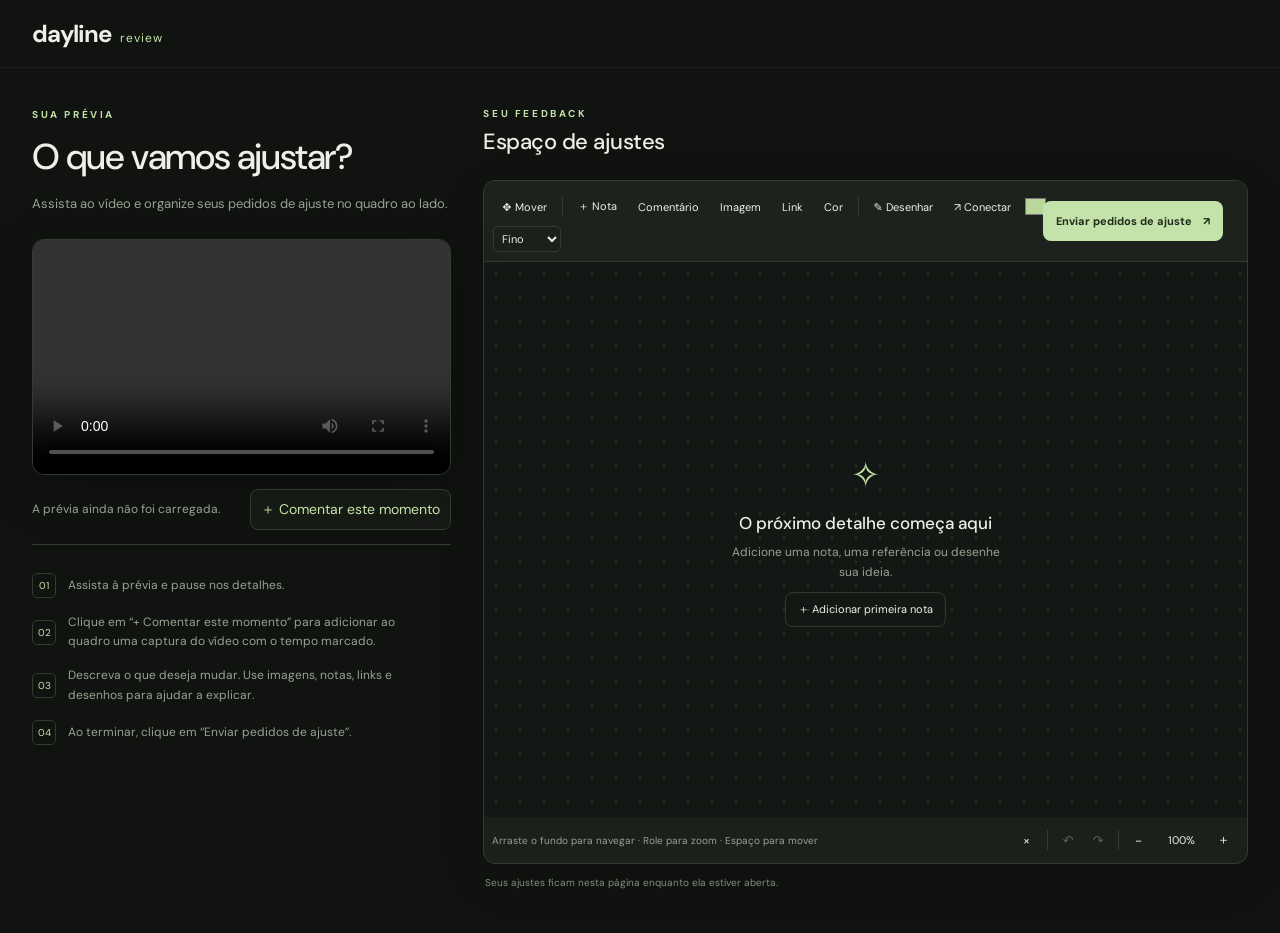
==== index.html @ 7084107d "Add files via upload" ====
<!doctype html>
<html lang="pt-BR">
<head>
  <meta charset="utf-8"><meta name="viewport" content="width=device-width, initial-scale=1">
  <title>Dayline Review</title><link rel="stylesheet" href="review.css">
</head>
<body>
  <header class="site-header"><a href="./" class="brand">dayline<span>review</span></a></header>
  <main>
    <section class="preview"><p class="eyebrow">SUA PRÉVIA</p><h1>O que vamos ajustar?</h1><p>Assista ao vídeo e organize seus pedidos de ajuste no quadro ao lado.</p><video crossorigin="anonymous" src="seu-video.mp4" controls playsinline preload="metadata" aria-label="Prévia do projeto"></video><div class="video-context"><p id="video-status">Pause no trecho que deseja comentar.</p><button id="timestamp">＋ Comentar este momento</button></div><div class="review-help"><span>01</span><p>Assista à prévia e pause nos detalhes.</p>
      <span>02</span><p>Clique em “+ Comentar este momento” para adicionar ao quadro uma captura do vídeo com o tempo marcado.</p>
      <span>03</span><p>Descreva o que deseja mudar. Use imagens, notas, links e desenhos para ajudar a explicar.</p>
      <span>04</span><p>Ao terminar, clique em “Enviar pedidos de ajuste”.</p></div></section>
    
      <section class="review-section" aria-labelledby="board-title">
      <div class="section-heading"><div><p class="eyebrow">SEU FEEDBACK</p><h2 id="board-title">Espaço de ajustes</h2></div></div>
      <div class="board-shell">
        <div class="toolbar" role="toolbar" aria-label="Ferramentas do quadro">
          <div class="toolbar-tools"><button data-tool="pan" aria-pressed="false" title="Mover o quadro (H)">✥ <span>Mover</span></button><i></i>
          <button data-add="note">＋ Nota</button><button data-add="comment">Comentário</button><button id="image-add">Imagem</button><button data-add="link">Link</button><button data-add="color">Cor</button><i></i>
          <button data-tool="draw" aria-pressed="false">✎ Desenhar</button><button data-tool="line" aria-pressed="false">↗ Conectar</button>
          <label class="ink-label" title="Cor do desenho e das conexões"><input id="ink" type="color" value="#b9d69b" aria-label="Cor do desenho e das conexões"></label><select id="stroke" aria-label="Espessura do traço"><option value="2">Fino</option><option value="4">Médio</option><option value="7">Grosso</option></select>
          </div><button id="send" class="primary">Enviar pedidos de ajuste <span aria-hidden="true">↗</span></button>
        </div>
        <div id="text-tools" class="text-tools" role="toolbar" aria-label="Personalizar cartão" hidden>
          <select id="text-target" aria-label="Texto a formatar"><option value="text">Texto</option></select>
          <label class="font-control"><span>Fonte</span><input id="text-font" list="font-options" placeholder="Padrão do site" aria-label="Buscar ou informar fonte"><datalist id="font-options"><option value="Arial"><option value="Georgia"><option value="Verdana"><option value="Tahoma"><option value="Trebuchet MS"><option value="Times New Roman"><option value="Courier New"><option value="Segoe UI"><option value="DM Sans"></datalist></label>
          <label>Tamanho<input id="text-size" type="number" min="8" max="72" step="1" value="14" aria-label="Tamanho do texto"></label>
          <button id="text-bold" aria-label="Negrito" aria-pressed="false"><b>B</b></button>
          <button id="text-italic" aria-label="Itálico" aria-pressed="false"><i>I</i></button>
          <button id="text-underline" aria-label="Sublinhado" aria-pressed="false"><u>U</u></button>
          <select id="text-align" aria-label="Alinhamento"><option value="left">Esquerda</option><option value="center">Centro</option><option value="right">Direita</option></select>
          <label>Texto<input id="text-color" type="color" value="#edf0e8" aria-label="Cor do texto"></label>
          <label>Fundo<input id="card-color" type="color" value="#252d23" aria-label="Cor do cartão"></label>
        </div>

        <div id="board" tabindex="0" aria-label="Quadro infinito de pedidos de ajuste"><div id="world"><svg id="lines" aria-label="Desenhos e conexões"></svg><div id="cards"></div></div><div id="empty"><span>✧</span><h3>O próximo detalhe começa aqui</h3><p>Adicione uma nota, uma referência ou desenhe sua ideia.</p><button data-add="note">＋ Adicionar primeira nota</button></div></div>
        <div class="board-footer"><span id="hint">Arraste o fundo para navegar · Role para zoom · Espaço para mover</span><div><button id="delete-selected" title="Excluir seleção (Delete)" aria-label="Excluir seleção">×</button><i></i><button id="undo" title="Desfazer (Ctrl+Z)" aria-label="Desfazer">↶</button><button id="redo" title="Refazer (Ctrl+Shift+Z)" aria-label="Refazer">↷</button><i></i><button id="zoom-out" aria-label="Diminuir zoom">−</button><button id="zoom-reset" title="Enquadrar todos os elementos" aria-label="Enquadrar todos os elementos">100%</button><button id="zoom-in" aria-label="Aumentar zoom">＋</button></div></div>
      </div><p class="session-note">Seus ajustes ficam nesta página enquanto ela estiver aberta.</p>
    </section>
  </main>
  <input id="image-file" type="file" accept="image/png,image/jpeg,image/webp,image/gif" hidden>
  <dialog id="link-dialog"><form id="link-form"><h2>Adicionar referência</h2><label>Endereço do link<input id="link-url" type="url" required placeholder="https://" autofocus></label><div class="dialog-actions"><button type="button" data-close>Cancelar</button><button class="primary">Adicionar link</button></div></form></dialog>
  <dialog id="send-dialog"><h2>Seus pedidos estão no quadro</h2><p id="send-message"></p><div class="dialog-actions"><button data-close>Voltar ao quadro</button></div></dialog>
  <div id="notice" role="status" aria-live="polite"></div>
  <script src="review.js" defer></script>
  <script type="module" src="feedback/site.js"></script>
</body></html>
---- review.css ----
@import url('https://fonts.googleapis.com/css2?family=DM+Sans:wght@400;500;600;700&display=swap');
:root{color-scheme:dark;--bg:#101310;--surface:#1b201b;--line:#333c32;--text:#edf0e8;--muted:#97a391;--accent:#c4e3aa;font-family:'DM Sans',system-ui,sans-serif;color:var(--text);background:var(--bg)}*{box-sizing:border-box}body{margin:0}button,input,select,textarea{font:inherit}button{cursor:pointer;border:1px solid var(--line);background:transparent;color:var(--text);border-radius:8px;padding:9px 12px}button:hover{background:#ffffff0b;border-color:#687960}button:disabled{opacity:.3;cursor:default}button:focus-visible,a:focus-visible,input:focus-visible,select:focus-visible{outline:2px solid var(--accent);outline-offset:3px}.site-header{height:82px;border-bottom:1px solid #ffffff0b;display:flex;justify-content:space-between;align-items:center;padding:0 6%;font-size:12px;color:var(--muted)}.brand{color:var(--text);font-size:24px;letter-spacing:-1px;text-decoration:none;font-weight:700}.brand span{font-size:12px;color:var(--accent);margin-left:9px;letter-spacing:1px;font-weight:400}main{max-width:1360px;margin:auto;padding:50px 5% 30px}.preview{max-width:900px;margin:auto;text-align:center}.eyebrow{font-size:10px;letter-spacing:2.6px;font-weight:700;color:var(--accent);margin:0 0 12px}h1{font-size:clamp(30px,4vw,44px);letter-spacing:-1.4px;font-weight:500;margin:0 0 12px}.preview>p:not(.eyebrow){font-size:14px;color:var(--muted);margin-bottom:26px}video{width:100%;aspect-ratio:16/9;background:#080a08;border:1px solid var(--line);border-radius:14px;display:block}.review-section{margin-top:52px}.section-heading{display:flex;align-items:center;justify-content:space-between;gap:20px;margin-bottom:22px}h2{font-size:23px;font-weight:500;letter-spacing:-.5px;margin:0}.primary{background:var(--accent);color:#202b19;border-color:var(--accent);font-size:12px;font-weight:700;padding:13px 17px}.primary:hover{background:#d4efbf}.primary span{margin-left:18px}.board-shell{border:1px solid var(--line);border-radius:12px;overflow:hidden;background:var(--surface)}.toolbar{display:flex;align-items:center;gap:5px;padding:10px;flex-wrap:wrap;border-bottom:1px solid var(--line)}.toolbar button{font-size:11px;border-color:transparent;padding:9px}.toolbar button[aria-pressed=true]{background:#c4e3aa1a;color:var(--accent);border-color:#c4e3aa35}i{display:inline-block;height:20px;width:1px;background:var(--line);margin:0 5px}.ink-label{display:flex}.ink-label input{width:25px;height:25px;padding:0;border:0;background:none}select{background:var(--surface);border:1px solid var(--line);border-radius:5px;color:var(--text);padding:4px;font-size:11px}#board{position:relative;height:560px;overflow:hidden;touch-action:none;outline:none;background-color:#141814;background-image:radial-gradient(#65705c55 1px,transparent 1px);background-size:24px 24px;cursor:grab}#board[data-tool=draw],#board[data-tool=line]{cursor:crosshair}#world{position:absolute;left:0;top:0;transform-origin:0 0;width:0;height:0}#lines{position:absolute;width:1px;height:1px;overflow:visible;pointer-events:none}#lines path{fill:none;stroke-linecap:round;stroke-linejoin:round;pointer-events:stroke;cursor:pointer}#lines path.selected{filter:drop-shadow(0 0 4px #fff)}.card{position:absolute;background:#252d23;border:1px solid #505c48;border-radius:9px;min-width:170px;min-height:120px;overflow:hidden;box-shadow:0 9px 22px #0002;cursor:default}.card.selected{outline:2px solid var(--accent);outline-offset:2px}.card-head{display:flex;align-items:center;justify-content:space-between;height:35px;padding:5px 10px;background:#0002;cursor:move;gap:8px}.card-head span{font-size:10px;letter-spacing:1px;text-transform:uppercase;color:#d7dfd0}.card-head button{padding:0 4px;border:0;font-size:17px}.card textarea{display:block;width:100%;height:calc(100% - 35px);background:none;border:0;resize:none;padding:14px;color:var(--text);outline:none;line-height:1.6;font-size:14px}.card.comment{background:#25302c}.card img{width:100%;height:calc(100% - 35px);object-fit:contain;display:block;pointer-events:none}.card a{display:block;padding:17px;color:#c7dcff;overflow-wrap:anywhere;font-size:14px;line-height:1.6}.card.color .swatch{height:calc(100% - 75px);width:100%;border:0;padding:0;display:block;cursor:pointer}.color-code{display:block;text-align:center;padding:10px;font-size:12px}.resize{position:absolute;bottom:0;right:0;width:18px;height:18px;cursor:nwse-resize;background:linear-gradient(135deg,transparent 55%,#b9d69b 56%,#b9d69b 62%,transparent 63%);border:0;padding:0;border-radius:0}.board-footer{display:flex;align-items:center;justify-content:space-between;padding:8px 12px;font-size:10px;color:var(--muted);gap:10px}.board-footer>div{display:flex;align-items:center}.board-footer button{border:0;padding:6px 8px;min-width:30px;font-size:13px}#zoom-reset{font-size:11px;min-width:55px}.session-note{font-size:11px;color:var(--muted);text-align:right}#empty{position:absolute;top:50%;left:50%;transform:translate(-50%,-50%);text-align:center;pointer-events:none;width:85%;color:var(--muted)}#empty>span{font-size:42px;color:var(--accent)}#empty h3{color:var(--text);font-weight:500;font-size:18px}#empty p{font-size:12px}#empty button{pointer-events:auto;font-size:11px;margin-top:10px}#empty[hidden]{display:none}dialog{width:min(430px,90vw);background:var(--surface);color:var(--text);border:1px solid var(--line);border-radius:15px;padding:25px}dialog::backdrop{background:#0008;backdrop-filter:blur(4px)}dialog p{font-size:14px;color:var(--muted);line-height:1.6}dialog label{display:block;margin-top:24px;font-size:12px}dialog input{display:block;width:100%;margin-top:8px;padding:10px;background:var(--bg);color:var(--text);border:1px solid var(--line);border-radius:7px}.dialog-actions{display:flex;justify-content:flex-end;gap:8px;margin-top:24px}#notice{position:fixed;bottom:24px;left:50%;transform:translateX(-50%);padding:12px 20px;background:#303c29;border-radius:9px;font-size:13px;z-index:10}#notice:empty{display:none}@media(max-width:700px){main{padding:30px 16px}.site-header{padding:0 20px;height:65px}.site-header>span{display:none}.section-heading{align-items:flex-start;flex-direction:column}.section-heading .primary{width:100%}#board{height:480px}.board-footer>span{display:none}.board-footer{justify-content:flex-end}.toolbar button{padding:8px}.review-section{margin-top:35px}}

/* Review workspace: video and instructions on the left, editing on the right. */
.site-header {height:68px;padding:0 32px;}
main {max-width:1920px;padding:32px;margin:0 auto;display:grid;grid-template-columns:minmax(280px,.85fr) minmax(540px,1.55fr);gap:32px;align-items:start;}
.preview {min-width:0;width:100%;max-width:none;margin:0;text-align:left;position:sticky;top:24px;padding-top:8px;}
h1 {font-size:clamp(36px,2.7vw,40px);letter-spacing:-1.2px;}
.preview>p:not(.eyebrow) {max-width:420px;font-size:13px;line-height:1.7;margin-bottom:24px;}
video {border-radius:12px;box-shadow:0 16px 60px #0003;}
.video-context {display:flex;align-items:center;justify-content:space-between;flex-wrap:wrap;gap:8px;padding:14px 0;border-bottom:1px solid var(--line);}
.video-context p {font-size:12px;line-height:1.6;color:var(--muted);margin:0;}
.video-context button {font-size:14px;color:var(--accent);background:#c4e3aa0a;padding:10px;}
.review-help {display:grid;grid-template-columns:24px 1fr;gap:15px 12px;margin-top:28px;max-width:400px;align-items:center;}
.review-help span {font-size:10px;color:var(--accent);border:1px solid var(--line);padding:5px 3px;border-radius:5px;text-align:center;}
.review-help p {font-size:12px;line-height:1.6;color:var(--muted);margin:0;}
.review-section {margin:0;min-width:0;}
.section-heading {min-height:62px;gap:12px;margin-bottom:18px;}
.section-heading h2 {font-size:22px;}
.section-heading .eyebrow {margin-bottom:7px;}
.section-heading .primary {white-space:nowrap;padding:12px;font-size:11px;}
.primary span {margin-left:8px;}
.board-shell {display:flex;flex-direction:column;height:clamp(520px,calc(100dvh - 216px),950px);min-height:0;box-shadow:0 14px 50px #0002;}
.toolbar {gap:3px;padding:9px;flex:none;background:#1d231c;}
.toolbar button {padding:8px;font-size:11px;}
.toolbar button[aria-pressed=true] {background:#c4e3aa18;border-color:#c4e3aa38;}
.toolbar i {margin:0 3px;}
#board {height:auto;flex:1;min-height:280px;isolation:isolate;overscroll-behavior:contain;cursor:default;}
#board:focus-visible {box-shadow:inset 0 0 0 1px #c4e3aa4d;}
#board[data-tool=pan] {cursor:grab;}
#board.is-dragging,#board.is-dragging * {cursor:grabbing!important;user-select:none;}
#board[data-tool=draw].is-dragging,#board[data-tool=draw].is-dragging * {cursor:crosshair!important;}
#board[data-tool=draw] .card textarea,#board[data-tool=line] .card textarea {pointer-events:none;}
#world {will-change:transform;}
#lines {z-index:0;}
#cards {position:absolute;left:0;top:0;z-index:1;}
.card {user-select:none;box-shadow:0 8px 24px #0004;}
.card-head {height:38px;touch-action:none;padding:5px 10px;}
.card-head button {width:26px;height:26px;border-radius:5px;font-size:17px;flex:none;}
.card textarea {height:calc(100% - 38px);user-select:text;touch-action:pan-y;scrollbar-width:thin;scrollbar-color:#53644b transparent;}
.card img {height:calc(100% - 38px);}
.card a {user-select:text;}
.card.selected {z-index:2;}
.resize {width:24px;height:24px;touch-action:none;background:linear-gradient(135deg,transparent 65%,#b9d69b 66%,#b9d69b 71%,transparent 72%);}
.resize:hover {background:linear-gradient(135deg,transparent 55%,#d9edc4 56%,#d9edc4 64%,transparent 65%);}
.board-footer {padding:8px;flex-wrap:wrap;min-height:45px;flex:none;}
.board-footer>span {font-size:10px;flex:1;min-width:130px;line-height:1.5;}
.board-footer>div {margin-left:auto;}
.board-footer button {height:30px;padding:5px 7px;}
.session-note {text-align:left;font-size:10px;margin:12px 2px;color:#84907e;}
#empty h3 {font-size:17px;margin:14px 0 8px;}
#empty p {line-height:1.7;max-width:280px;margin:0 auto;}
#empty>span {font-size:35px;}
#notice {max-width:calc(100vw - 30px);width:max-content;box-shadow:0 8px 28px #0005;text-align:center;pointer-events:none;}
@media(min-width:1600px) {main{gap:42px;padding:38px 48px;}.board-shell{height:calc(100dvh - 224px);}}
@media(max-width:980px) {main{grid-template-columns:minmax(0,1fr);padding:24px;gap:30px;}.preview{position:static;max-width:740px;margin:0 auto;}.review-help{display:none;}.preview>p:not(.eyebrow){max-width:none;}.board-shell{height:650px;}.section-heading{flex-direction:row;align-items:center;}.section-heading .primary{width:auto;}.review-section{margin:0;}}
@media(max-width:540px) {.site-header{padding:0 16px;height:60px;}main{padding:22px 12px;gap:24px;}.section-heading{align-items:stretch;flex-direction:column;gap:14px;}.section-heading .primary{width:100%;}.toolbar{gap:2px;}.toolbar button{font-size:10px;padding:8px 6px;}.toolbar i{display:none;}.board-shell{height:580px;}.video-context{align-items:flex-start;}.video-context button{width:100%;}.board-footer>span{display:none;}.board-footer>div{justify-content:space-between;width:100%;}.session-note{font-size:10px;}}

video {min-width:0;max-width:100%;}

/* Card editing controls follow the compact green menus of the desktop board. */
.text-tools {display:flex;align-items:center;gap:7px;flex-wrap:wrap;padding:10px 12px;background:#253129;border-bottom:1px solid #c5e5b533;flex:none;}
.text-tools[hidden] {display:none;}
.text-tools label {display:flex;align-items:center;gap:5px;color:#c5d3bd;font-size:10px;}
.text-tools button,.text-tools select {height:29px;border:1px solid #c5e5b533;border-radius:6px;background:#1b251e;padding:4px 8px;font-size:11px;color:#f4ffe9;}
.text-tools button[aria-pressed=true] {background:#496847;border-color:#90b977;}
.text-tools button i {display:inline;background:none;width:auto;height:auto;margin:0;}
.text-tools input {height:28px;background:#17221a;border:1px solid #c5e5b533;border-radius:5px;color:#f4ffe9;font-size:11px;padding:4px 6px;min-width:0;}
.text-tools input[type=number] {width:48px;}
.text-tools input[type=color] {width:27px;padding:2px;cursor:pointer;}
.font-control input {width:140px;}
.card {border-radius:10px;border-color:#c5e5b54d;background:#253129;}
.card-head {background:#18251b80;border-bottom:1px solid #c5e5b51a;}
.card input[data-text-field] {width:100%;border:0;border-bottom:1px solid #ffffff16;padding:9px 12px;background:transparent;color:var(--text);outline:none;font:inherit;min-width:0;}
.card input[data-text-field]:focus,.card textarea:focus {background:#ffffff04;}
.card.image,.card.print {display:grid;grid-template-rows:38px 38px minmax(50px,1fr) 85px;}
.card .media-content {position:relative;min-height:0;overflow:hidden;background:#0d120e;}
.card .media-content img {width:100%;height:100%;object-fit:cover;object-position:center;}
.card.image textarea,.card.print textarea {width:100%;height:100%;padding:10px 12px;font-size:13px;min-height:0;border-top:1px solid #ffffff16;}
.frame-time {position:absolute;bottom:8px;left:8px;background:#0b130ee8;color:#d5edc3;border:1px solid #c5e5b566;font-size:11px;padding:5px 8px;border-radius:6px;font-variant-numeric:tabular-nums;}
.frame-time:hover {background:#263d23;}
.card.link a {font-size:11px;padding:10px 12px;color:#b1cdaa;}
#board[data-tool=draw] .card input,#board[data-tool=line] .card input {pointer-events:none;}
.card.selected {outline-color:#c5e5b5;}
@media(max-width:540px){.text-tools{gap:5px;padding:8px;}.font-control input{width:110px;}.text-tools label{font-size:9px;}.board-shell{height:670px;}}

.toolbar {flex-wrap:nowrap;align-items:center;}
.toolbar-tools {display:flex;align-items:center;flex-wrap:wrap;gap:inherit;flex:1;min-width:0;}
.toolbar #send {
  margin-left:auto;flex-shrink:0;white-space:nowrap;padding:12px;font-size:11px;
  /* Posição horizontal: negativo move para a esquerda (ex.: -10px);
     positivo move para a direita (ex.: 5px). 0px mantém a posição atual.
     Valores altos à direita podem cortar o botão na borda do canvas. */
  position:relative;
  left:-15px;
}
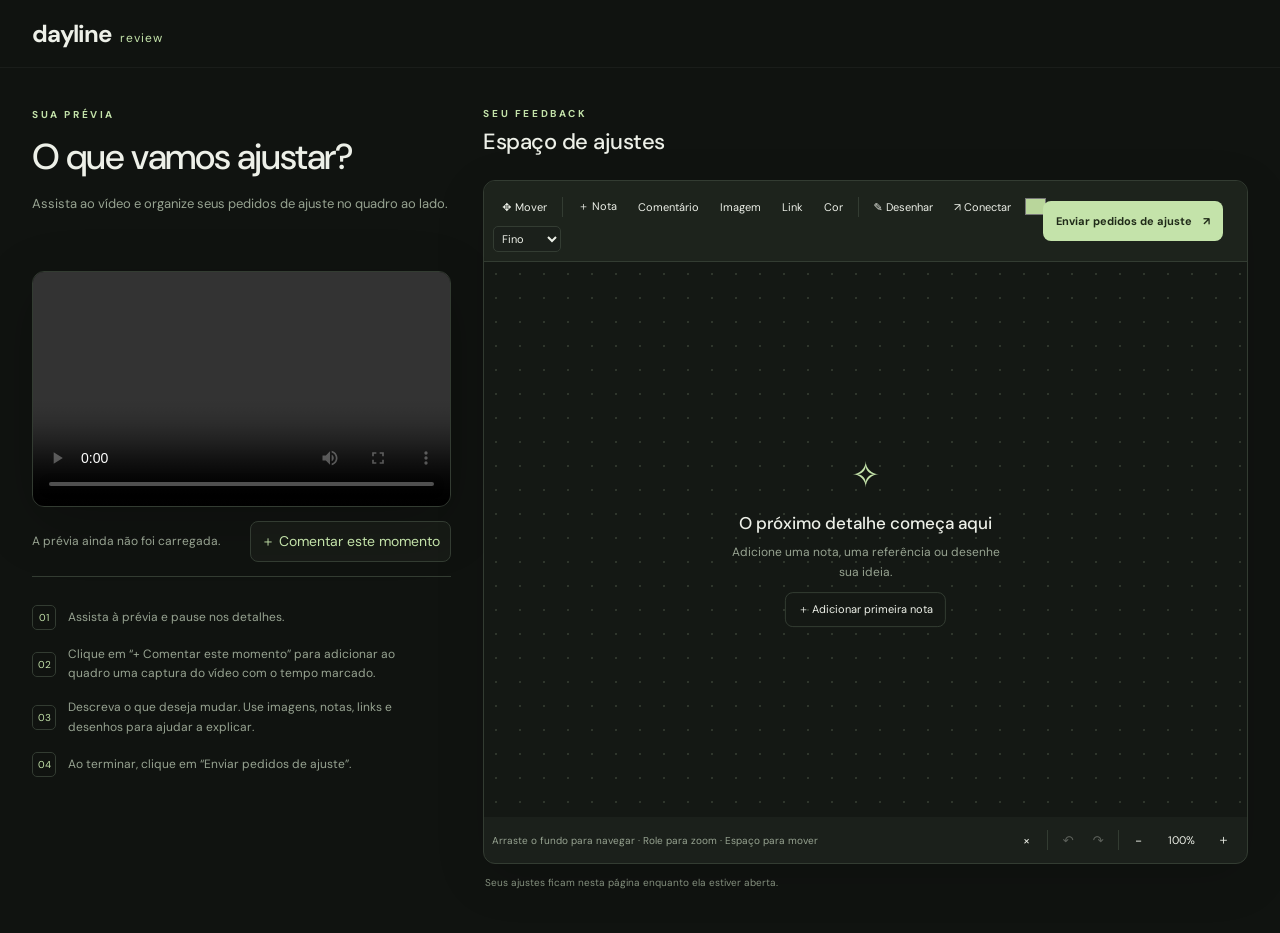
==== commit ee938ad0: "Add files via upload" ====
--- a/index.html
+++ b/index.html
@@ -7,7 +7,7 @@
 <body>
   <header class="site-header"><a href="./" class="brand">dayline<span>review</span></a></header>
   <main>
-    <section class="preview"><p class="eyebrow">SUA PRÉVIA</p><h1>O que vamos ajustar?</h1><p>Assista ao vídeo e organize seus pedidos de ajuste no quadro ao lado.</p><video crossorigin="anonymous" src="seu-video.mp4" controls playsinline preload="metadata" aria-label="Prévia do projeto"></video><div class="video-context"><p id="video-status">Pause no trecho que deseja comentar.</p><button id="timestamp">＋ Comentar este momento</button></div><div class="review-help"><span>01</span><p>Assista à prévia e pause nos detalhes.</p>
+    <section class="preview"><p class="eyebrow">SUA PRÉVIA</p><h1>O que vamos ajustar?</h1><p>Assista ao vídeo e organize seus pedidos de ajuste no quadro ao lado.</p><div id="preview-members" class="preview-members" aria-label="Prévias da equipe" hidden></div><div class="preview-member-context"><strong id="preview-member-title"></strong><span id="preview-member-meta"></span></div><video crossorigin="anonymous" src="seu-video.mp4" controls playsinline preload="metadata" aria-label="Prévia do projeto"></video><div class="video-context"><p id="video-status">Pause no trecho que deseja comentar.</p><button id="timestamp">＋ Comentar este momento</button></div><div class="review-help"><span>01</span><p>Assista à prévia e pause nos detalhes.</p>
       <span>02</span><p>Clique em “+ Comentar este momento” para adicionar ao quadro uma captura do vídeo com o tempo marcado.</p>
       <span>03</span><p>Descreva o que deseja mudar. Use imagens, notas, links e desenhos para ajudar a explicar.</p>
       <span>04</span><p>Ao terminar, clique em “Enviar pedidos de ajuste”.</p></div></section>
--- a/review.css
+++ b/review.css
@@ -94,3 +94,9 @@
   position:relative;
   left:-15px;
 }
+
+/* Dayline 0.6.6 — seletor de prévias por integrante */
+.preview-members{display:flex;gap:9px;overflow-x:auto;padding:2px 2px 12px;margin:0 0 6px;scrollbar-width:thin;scrollbar-color:#53644b transparent}
+.preview-members[hidden]{display:none}.preview-member{position:relative;display:flex;align-items:center;gap:8px;min-width:max-content;padding:6px 10px 6px 6px;border-radius:999px;background:#171c17;border-color:#344033;color:var(--muted)}
+.preview-member[aria-pressed=true]{background:#c4e3aa12;border-color:#8daf78;color:var(--text)}.preview-member img,.preview-member-avatar{width:34px;height:34px;border-radius:50%;object-fit:cover;display:grid;place-items:center;background:#2a3429;color:#dcebd1;font-size:11px;font-weight:700;border:1px solid #ffffff18;flex:none}.preview-member-name{font-size:11px;font-weight:600;max-width:150px;overflow:hidden;text-overflow:ellipsis;white-space:nowrap}.preview-member-dot{position:absolute;top:3px;left:31px;width:9px;height:9px;border-radius:50%;background:var(--accent);border:2px solid #171c17;box-sizing:content-box}.preview-member[aria-pressed=true] .preview-member-dot{border-color:#1e281c}.preview-members-empty{margin:4px 0 8px;color:var(--muted);font-size:12px}.preview-member-context{min-height:24px;display:flex;align-items:baseline;gap:8px;flex-wrap:wrap;margin:0 0 8px}.preview-member-context strong{font-size:12px;font-weight:600;color:var(--text)}.preview-member-context span{font-size:10px;color:var(--muted)}
+@media(max-width:540px){.preview-members{margin-left:-2px;margin-right:-2px}.preview-member{padding-right:9px}.preview-member-name{max-width:105px}.preview-member-context{margin-bottom:7px}}
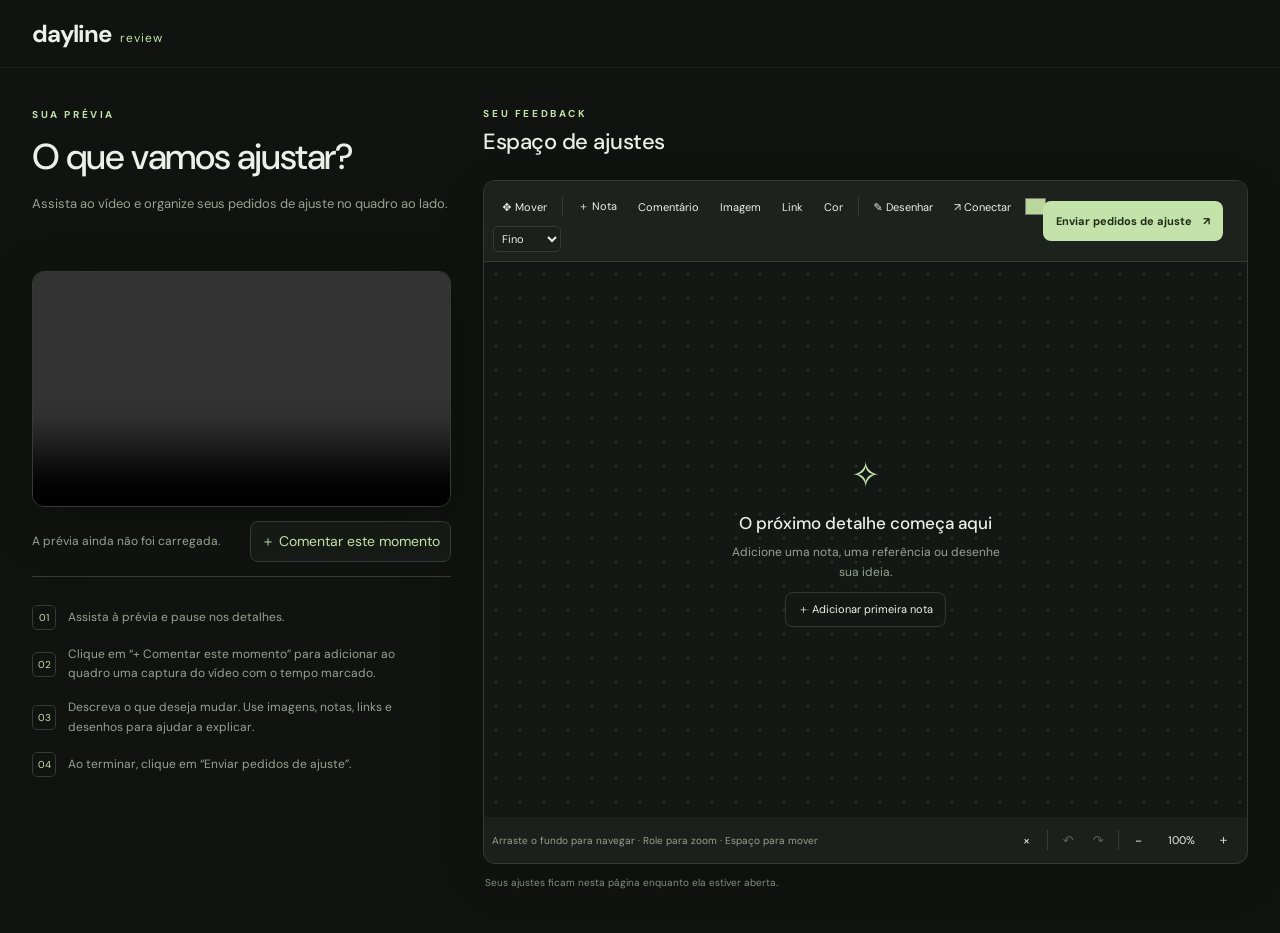
==== commit e895c87e: "Add files via upload" ====
--- a/index.html
+++ b/index.html
@@ -43,6 +43,6 @@
   <dialog id="link-dialog"><form id="link-form"><h2>Adicionar referência</h2><label>Endereço do link<input id="link-url" type="url" required placeholder="https://" autofocus></label><div class="dialog-actions"><button type="button" data-close>Cancelar</button><button class="primary">Adicionar link</button></div></form></dialog>
   <dialog id="send-dialog"><h2>Seus pedidos estão no quadro</h2><p id="send-message"></p><div class="dialog-actions"><button data-close>Voltar ao quadro</button></div></dialog>
   <div id="notice" role="status" aria-live="polite"></div>
-  <script src="review.js" defer></script>
-  <script type="module" src="feedback/site.js"></script>
+  <script src="review.js?v=0.6.6.1" defer></script>
+  <script type="module" src="feedback/site.js?v=0.6.6.1"></script>
 </body></html>
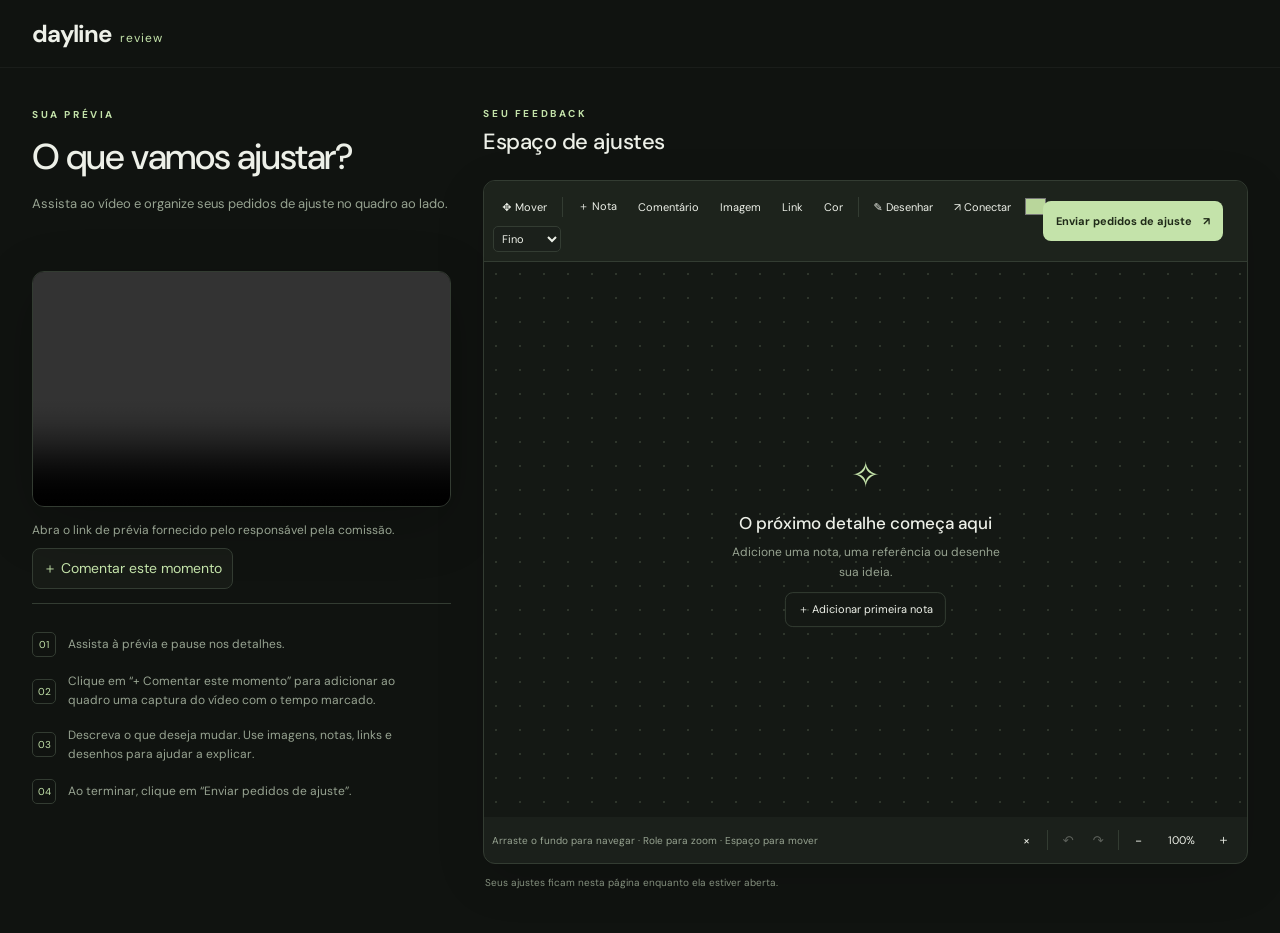
==== commit bdfc5591: "Add files via upload" ====
--- a/index.html
+++ b/index.html
@@ -43,6 +43,6 @@
   <dialog id="link-dialog"><form id="link-form"><h2>Adicionar referência</h2><label>Endereço do link<input id="link-url" type="url" required placeholder="https://" autofocus></label><div class="dialog-actions"><button type="button" data-close>Cancelar</button><button class="primary">Adicionar link</button></div></form></dialog>
   <dialog id="send-dialog"><h2>Seus pedidos estão no quadro</h2><p id="send-message"></p><div class="dialog-actions"><button data-close>Voltar ao quadro</button></div></dialog>
   <div id="notice" role="status" aria-live="polite"></div>
-  <script src="review.js?v=0.6.6.1" defer></script>
-  <script type="module" src="feedback/site.js?v=0.6.6.1"></script>
+  <script src="review.js?v=0.6.6.2" defer></script>
+  <script type="module" src="site.js?v=0.6.6.2"></script>
 </body></html>
